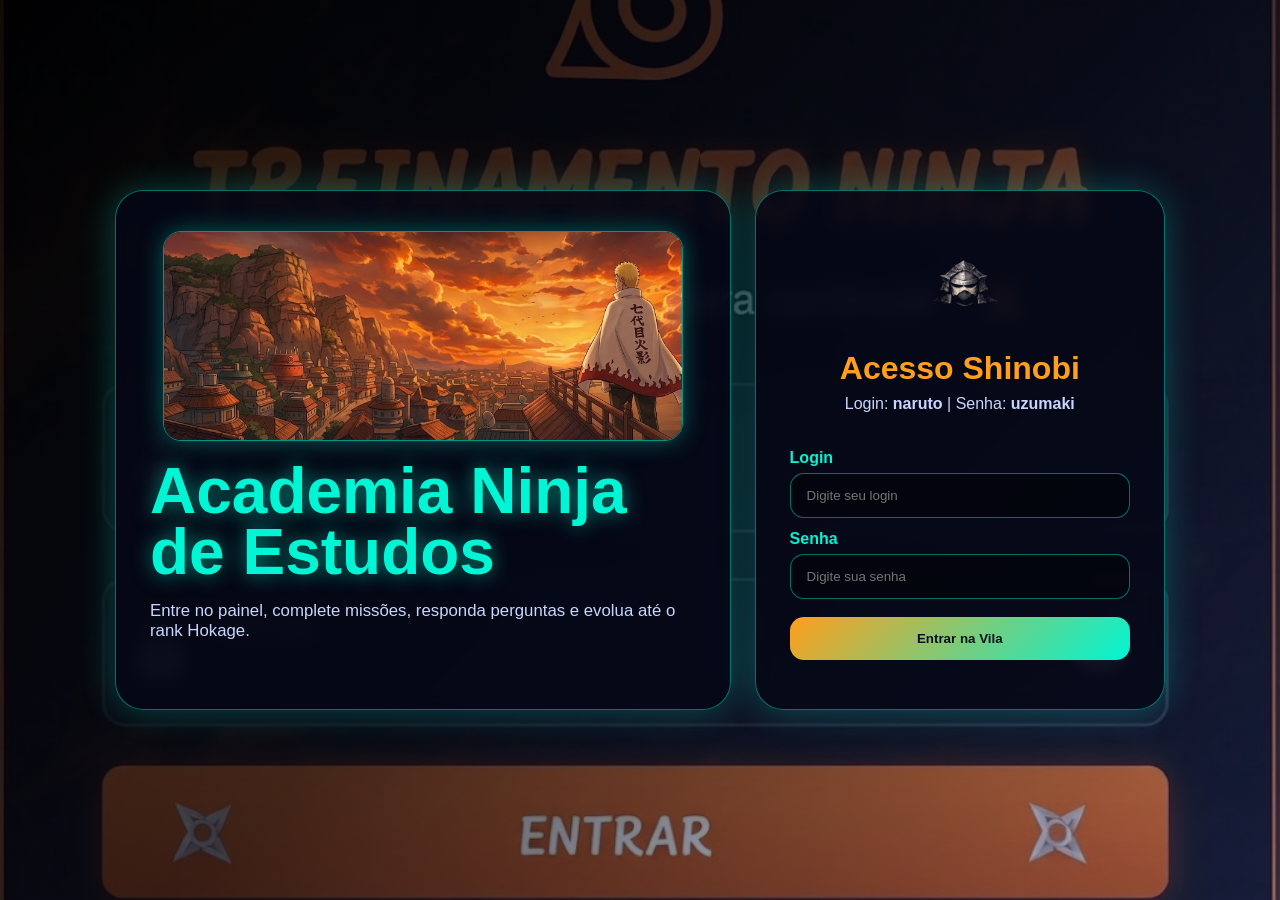
==== index.html @ b46ce9a0 "Add files via upload" ====
<!DOCTYPE html>
<html lang="pt-br">
<head>
    <!-- Define acentuação correta para português -->
    <meta charset="UTF-8">
    <!-- Deixa a tela responsiva em celular, tablet e computador -->
    <meta name="viewport" content="width=device-width, initial-scale=1.0">
    <!-- Título da aba do navegador -->
    <title>Login Ninja | Painel de Estudos</title>
    <!-- Arquivo principal de estilos -->
    <link rel="stylesheet" href="style.css">
</head>
<body class="login-body">
    <!-- Camada escura por cima da imagem de fundo -->
    <div class="login-overlay"></div>

    <!-- Caixa principal do login -->
    <main class="login-container">
        <!-- Lado visual do login com imagem -->
        <section class="login-hero">
            <img src="imagens/conquistas-rescentes.jfif" alt="Imagem de conquistas ninja" class="imagem-login-topo">
            <h1>Academia Ninja de Estudos</h1>
            <p>Entre no painel, complete missões, responda perguntas e evolua até o rank Hokage.</p>
        </section>

        <!-- Formulário de login -->
        <section class="login-card">
            <img src="icons/gennin.png" alt="Ícone rank Gennin" class="login-rank-icon">
            <h2>Acesso Shinobi</h2>
            <p class="login-tip">Login: <strong>naruto</strong> | Senha: <strong>uzumaki</strong></p>

            <!-- Campo de login -->
            <label for="usuario">Login</label>
            <input type="text" id="usuario" placeholder="Digite seu login">

            <!-- Campo de senha -->
            <label for="senha">Senha</label>
            <input type="password" id="senha" placeholder="Digite sua senha">

            <!-- Botão que chama a função de login no JavaScript -->
            <button id="btnLogin" class="primary-btn">Entrar na Vila</button>

            <!-- Mensagem de erro que aparece quando o login está errado -->
            <p id="mensagemErro" class="login-error">VOCÊ NÃO É UM NINJA DA FOLHA!</p>
        </section>
    </main>

    <!-- Arquivo JavaScript principal -->
    <script src="script.js"></script>
</body>
</html>
---- style.css ----
@charset "UTF-8";

/* ================================
   RESET GERAL
================================ */
* {
    margin: 0;
    padding: 0;
    box-sizing: border-box;
}

/* ================================
   VARIÁVEIS DE CORES
================================ */
:root {
    --bg-dark: #060816;
    --bg-card: rgba(10, 15, 35, 0.86);
    --bg-soft: rgba(255, 255, 255, 0.07);
    --cyan: #00f5d4;
    --blue: #4361ee;
    --orange: #ff9f1c;
    --red: #ff2e63;
    --text: #ffffff;
    --muted: #c9d6ff;
    --border: rgba(0, 245, 212, 0.45);
}

/* ================================
   CONFIGURAÇÃO GLOBAL
================================ */
body {
    font-family: Arial, Helvetica, sans-serif;
    color: var(--text);
    min-height: 100vh;
    overflow-x: hidden;
}

button,
input {
    font-family: inherit;
}

button {
    border: none;
}
.btn-sair {
    width: 100%;
    padding: 15px;
    margin-top: 20px;
    margin-bottom: 15px;

    border: none;
    border-radius: 15px;

    background: linear-gradient(135deg, #ff6b00, #ff9500);

    color: white;
    font-size: 18px;
    font-weight: bold;

    cursor: pointer;

    box-shadow: 0 0 15px rgba(255, 140, 0, 0.5);

    transition: 0.3s;
}

.btn-sair:hover {
    transform: scale(1.03);

    box-shadow: 0 0 20px rgba(255, 140, 0, 0.9);
}

img {
    max-width: 100%;
    display: block;
}

/* ================================
   LOGIN
================================ */
.login-body {
    background: url("imagens/login.jfif") center/cover no-repeat fixed;
    display: flex;
    align-items: center;
    justify-content: center;
    padding: 24px;
}

.login-overlay {
    position: fixed;
    inset: 0;
    background: linear-gradient(135deg, rgba(0,0,0,0.88), rgba(6,8,22,0.7), rgba(67,97,238,0.18));
    z-index: 0;
}

.login-container {
    width: min(1050px, 100%);
    position: relative;
    z-index: 1;
    display: grid;
    grid-template-columns: 1.2fr 0.8fr;
    gap: 24px;
    align-items: stretch;
}

.login-hero,
.login-card {
    background: rgba(6, 8, 22, 0.83);
    border: 1px solid var(--border);
    border-radius: 28px;
    box-shadow: 0 0 35px rgba(0, 245, 212, 0.28);
    backdrop-filter: blur(8px);
    
}

.login-hero {
    min-height: 520px;
    padding: 34px;
    display: flex;
    flex-direction: column;
    justify-content: flex-end;
    overflow: hidden;
    position: relative;
    justify-content: flex-start;
    padding-top: 20px;
}

.login-character {
    position: absolute;
    right: 18px;
    bottom: 120px;
    width: min(330px, 55%);
    filter: drop-shadow(0 0 28px rgba(255, 159, 28, 0.55));
}

.login-hero h1 {
    font-size: clamp(2rem, 5vw, 4.4rem);
    line-height: 0.95;
    color: var(--cyan);
    text-shadow: 0 0 20px rgba(0, 245, 212, 0.55);
    max-width: 520px;
}

.login-hero p {
    color: var(--muted);
    font-size: 1.05rem;
    max-width: 560px;
    margin-top: 18px;
}

.login-card {
    padding: 34px;
    display: flex;
    flex-direction: column;
    justify-content: center;
}

.login-rank-icon {
    width: 92px;
    height: 92px;
    object-fit: contain;
    margin: 0 auto 18px;
}

.login-card h2 {
    text-align: center;
    font-size: 2rem;
    color: var(--orange);
    margin-bottom: 8px;
}

.login-tip {
    text-align: center;
    color: var(--muted);
    margin-bottom: 24px;
}

.login-card label {
    color: var(--cyan);
    font-weight: bold;
    margin: 12px 0 6px;
}

.login-card input,
.question-card input {
    width: 100%;
    padding: 14px 16px;
    border-radius: 14px;
    border: 1px solid var(--border);
    outline: none;
    background: rgba(0, 0, 0, 0.42);
    color: var(--text);
}

.login-error {
    display: none;
    margin-top: 18px;
    padding: 16px;
    border-radius: 14px;
    background: rgba(255, 46, 99, 0.16);
    border: 1px solid var(--red);
    color: #fff;
    text-align: center;
    font-size: 1.15rem;
    font-weight: 900;
    text-shadow: 0 0 12px var(--red);
}

/* ================================
   BOTÕES
================================ */
.primary-btn,
.secondary-btn,
.danger-btn,
.menu-btn,
.task-btn {
    cursor: pointer;
    font-weight: 800;
    border-radius: 14px;
    transition: 0.25s ease;
}

.primary-btn {
    margin-top: 18px;
    padding: 14px 18px;
    background: linear-gradient(135deg, var(--orange), var(--cyan));
    color: #06101d;
}

.secondary-btn {
    padding: 12px 16px;
    background: rgba(255, 255, 255, 0.1);
    color: var(--text);
    border: 1px solid var(--border);
}

.danger-btn {
    padding: 12px 14px;
    background: rgba(255, 46, 99, 0.15);
    border: 1px solid var(--red);
    color: var(--text);
}

.primary-btn:hover,
.secondary-btn:hover,
.danger-btn:hover,
.menu-btn:hover,
.task-btn:hover {
    transform: translateY(-2px);
    box-shadow: 0 0 18px rgba(0, 245, 212, 0.32);
}

/* ================================
   DASHBOARD GERAL
================================ */
.dashboard-body {
    background: url("imagens/fundo.jfif") center/cover fixed no-repeat;
    padding: 20px;
}

.bg-effects {
    position: fixed;
    inset: 0;
    background: linear-gradient(135deg, rgba(6,8,22,0.93), rgba(5,8,22,0.72), rgba(67,97,238,0.2));
    z-index: -1;
}

.app-shell {
    width: min(1440px, 100%);
    margin: auto;
    display: grid;
    grid-template-columns: 280px 1fr;
    gap: 22px;
}

/* ================================
   SIDEBAR
================================ */
.sidebar {
    position: sticky;
    top: 20px;
    height: calc(100vh - 40px);
    background: var(--bg-card);
    border: 1px solid var(--border);
    border-radius: 28px;
    padding: 20px;
    box-shadow: 0 0 28px rgba(0, 245, 212, 0.2);
    display: flex;
    flex-direction: column;
    gap: 22px;
}

.brand-box {
    text-align: center;
}

.brand-avatar {
    width: 118px;
    height: 118px;
    border-radius: 50%;
    object-fit: cover;
    margin: 0 auto 14px;
    border: 3px solid var(--cyan);
    box-shadow: 0 0 28px rgba(0, 245, 212, 0.45);
}

.brand-box h1 {
    color: var(--cyan);
    font-size: 1.6rem;
}

.brand-box p {
    color: var(--muted);
    margin-top: 6px;
}

.side-menu {
    display: grid;
    gap: 10px;
}

.menu-btn {
    padding: 13px 14px;
    text-align: left;
    color: var(--text);
    background: rgba(255,255,255,0.06);
    border: 1px solid rgba(255,255,255,0.08);
}

.menu-btn.active {
    color: #06101d;
    background: linear-gradient(135deg, var(--cyan), var(--blue));
}

/* ================================
   CONTEÚDO PRINCIPAL
================================ */
.main-content {
    display: grid;
    gap: 22px;
}

.dashboard-header,
.stats-grid,
.xp-panel,
.content-section {
    background: var(--bg-card);
    border: 1px solid var(--border);
    border-radius: 28px;
    box-shadow: 0 0 26px rgba(0, 245, 212, 0.16);
}

.dashboard-header {
    padding: 24px;
    display: grid;
    grid-template-columns: 1fr 260px;
    gap: 20px;
    align-items: center;
}

.eyebrow {
    color: var(--orange);
    text-transform: uppercase;
    font-weight: 900;
    letter-spacing: 1px;
    font-size: 0.78rem;
}

.dashboard-header h2 {
    color: var(--cyan);
    font-size: clamp(2rem, 4vw, 3.4rem);
    line-height: 1;
    margin: 8px 0 12px;
}

.dashboard-header p,
.section-title p,
.mini-panel p,
.image-card p,
.task-card p,
.evolution-stage span {
    color: var(--muted);
}

.header-img {
    width: 100%;
    height: 170px;
    object-fit: cover;
    border-radius: 22px;
    border: 1px solid var(--border);
}

/* ================================
   STATS
================================ */
.stats-grid {
    padding: 18px;
    display: grid;
    grid-template-columns: repeat(4, 1fr);
    gap: 14px;
}

.stat-card {
    background: var(--bg-soft);
    border: 1px solid rgba(255,255,255,0.08);
    border-radius: 22px;
    padding: 16px;
    display: flex;
    align-items: center;
    gap: 14px;
}

.stat-card img {
    width: 54px;
    height: 54px;
    object-fit: contain;
}

.stat-card p {
    color: var(--muted);
    font-size: 0.9rem;
}

.stat-card strong {
    display: block;
    color: var(--cyan);
    font-size: 1.55rem;
    margin-top: 3px;
}

/* ================================
   XP
================================ */
.xp-panel {
    padding: 20px;
}

.xp-title-row {
    display: flex;
    justify-content: space-between;
    gap: 12px;
    margin-bottom: 12px;
}

.xp-title-row h3 {
    color: var(--cyan);
}

.xp-track,
.stage-track {
    width: 100%;
    height: 18px;
    background: rgba(0,0,0,0.45);
    border: 1px solid var(--border);
    border-radius: 999px;
    overflow: hidden;
}

.xp-fill,
.stage-fill {
    height: 100%;
    width: 0%;
    background: linear-gradient(90deg, var(--cyan), var(--orange));
    transition: width 0.35s ease;
}

/* ================================
   SEÇÕES
================================ */
.content-section {
    display: none;
    padding: 22px;
}

.active-section {
    display: block;
}

.section-title {
    margin-bottom: 18px;
}

.section-title h3 {
    color: var(--cyan);
    font-size: 1.7rem;
}

.with-image {
    display: grid;
    grid-template-columns: 1fr 160px;
    gap: 18px;
    align-items: center;
}

.with-image img {
    height: 105px;
    width: 100%;
    object-fit: cover;
    border-radius: 18px;
    border: 1px solid var(--border);
}

.overview-grid {
    display: grid;
    grid-template-columns: 1.2fr 0.8fr 0.8fr;
    gap: 16px;
}

.image-card,
.mini-panel,
.task-card,
.question-card,
.evolution-card {
    background: var(--bg-soft);
    border: 1px solid rgba(255,255,255,0.1);
    border-radius: 22px;
    padding: 16px;
}

.image-card img {
    width: 100%;
    height: 220px;
    object-fit: cover;
    border-radius: 18px;
    margin-bottom: 14px;
}

.image-card h4,
.mini-panel h4,
.task-card h4,
.question-card h4,
.evolution-card h4 {
    color: var(--orange);
    margin-bottom: 8px;
}

.mini-panel ul,
#rankList {
    list-style: none;
    display: grid;
    gap: 10px;
}

.mini-panel li {
    color: var(--muted);
}

/* ================================
   FILTROS E LISTAS
================================ */
.filters {
    display: flex;
    flex-wrap: wrap;
    gap: 10px;
    margin-bottom: 18px;
}

.filter-btn {
    padding: 10px 14px;
    border-radius: 999px;
    color: var(--text);
    background: rgba(255,255,255,0.07);
    border: 1px solid var(--border);
    cursor: pointer;
    font-weight: bold;
}

.filter-btn.active {
    color: #06101d;
    background: linear-gradient(135deg, var(--cyan), var(--orange));
}

.task-list {
    display: grid;
    grid-template-columns: repeat(2, 1fr);
    gap: 12px;
    max-height: 620px;
    overflow: auto;
    padding-right: 6px;
}

.task-card {
    display: grid;
    gap: 10px;
}

.task-card.done {
    opacity: 0.62;
    border-color: rgba(0,245,212,0.8);
}

.task-meta {
    display: flex;
    justify-content: space-between;
    gap: 10px;
    color: var(--muted);
    font-size: 0.86rem;
}

.task-btn {
    padding: 10px 12px;
    background: linear-gradient(135deg, var(--cyan), var(--blue));
    color: #06101d;
}

.task-btn.done {
    background: rgba(255,255,255,0.12);
    color: var(--text);
    border: 1px solid var(--border);
}

/* ================================
   PERGUNTAS
================================ */
.question-card {
    max-width: 900px;
}

.question-top {
    display: flex;
    justify-content: space-between;
    margin-bottom: 14px;
    color: var(--cyan);
    font-weight: 900;
}

.alternatives-box {
    display: grid;
    gap: 8px;
    margin: 14px 0;
}

.alt-item {
    padding: 10px 12px;
    border-radius: 12px;
    background: rgba(0,0,0,0.3);
    border: 1px solid rgba(255,255,255,0.08);
    color: var(--muted);
}

.question-actions {
    margin-top: 12px;
    display: flex;
    gap: 10px;
}

.feedback {
    margin-top: 14px;
    font-weight: 900;
}

.feedback.ok {
    color: var(--cyan);
}

.feedback.erro {
    color: var(--red);
}

/* ================================
   EVOLUÇÃO
================================ */
.evolution-list {
    display: grid;
    gap: 14px;
}

.evolution-card {
    display: grid;
    gap: 12px;
}

.evolution-stages {
    display: grid;
    grid-template-columns: repeat(3, 1fr);
    gap: 10px;
}

.evolution-stage {
    display: grid;
    gap: 6px;
}

.evolution-stage strong {
    color: var(--cyan);
    font-size: 0.9rem;
}

/* ================================
   RESPONSIVIDADE
================================ */
@media (max-width: 1100px) {
    .app-shell {
        grid-template-columns: 1fr;
    }

    .sidebar {
        position: static;
        height: auto;
    }

    .side-menu {
        grid-template-columns: repeat(2, 1fr);
    }

    .stats-grid,
    .overview-grid {
        grid-template-columns: repeat(2, 1fr);
    }
}

@media (max-width: 760px) {
    .login-container,
    .dashboard-header,
    .with-image,
    .stats-grid,
    .overview-grid,
    .task-list,
    .evolution-stages {
        grid-template-columns: 1fr;
    }

    .login-hero {
        min-height: 430px;
    }

    .login-character {
        width: 60%;
        bottom: 150px;
    }

    .side-menu {
        grid-template-columns: 1fr;
    }

    .xp-title-row,
    .question-actions {
        flex-direction: column;
    }
}

.imagem-login-topo {
    width: 100%;
    max-width: 520px;
    height: 210px;

    object-fit: cover;

    display: block;

    margin: 20px auto 20px auto;

    border-radius: 18px;

    border: 1px solid rgba(0, 245, 212, 0.6);

    box-shadow: 0 0 25px rgba(0, 245, 212, 0.35);
}
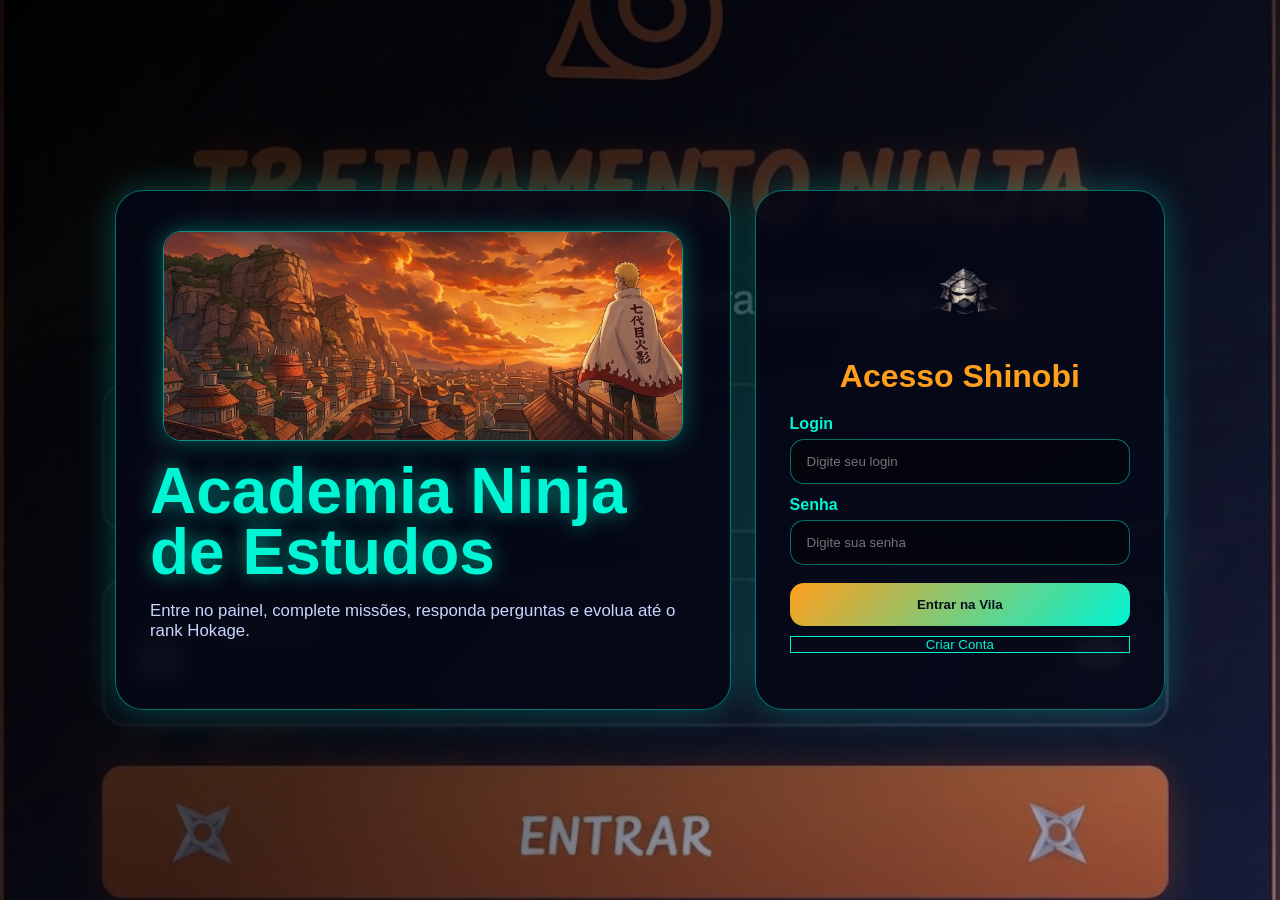
==== commit e3a77829: "Sistema de login e criação de conta" ====
--- a/index.html
+++ b/index.html
@@ -3,49 +3,126 @@
 <head>
     <!-- Define acentuação correta para português -->
     <meta charset="UTF-8">
+
     <!-- Deixa a tela responsiva em celular, tablet e computador -->
     <meta name="viewport" content="width=device-width, initial-scale=1.0">
+
     <!-- Título da aba do navegador -->
     <title>Login Ninja | Painel de Estudos</title>
+
     <!-- Arquivo principal de estilos -->
     <link rel="stylesheet" href="style.css">
 </head>
+
 <body class="login-body">
+
     <!-- Camada escura por cima da imagem de fundo -->
     <div class="login-overlay"></div>
 
     <!-- Caixa principal do login -->
     <main class="login-container">
+
         <!-- Lado visual do login com imagem -->
         <section class="login-hero">
-            <img src="imagens/conquistas-rescentes.jfif" alt="Imagem de conquistas ninja" class="imagem-login-topo">
+
+            <img src="imagens/conquistas-rescentes.jfif"
+                 alt="Imagem de conquistas ninja"
+                 class="imagem-login-topo">
+
             <h1>Academia Ninja de Estudos</h1>
-            <p>Entre no painel, complete missões, responda perguntas e evolua até o rank Hokage.</p>
+
+            <p>
+                Entre no painel, complete missões,
+                responda perguntas e evolua até o rank Hokage.
+            </p>
+
         </section>
 
-        <!-- Formulário de login -->
+        <!-- Card principal de login -->
         <section class="login-card">
-            <img src="icons/gennin.png" alt="Ícone rank Gennin" class="login-rank-icon">
+
+            <img src="icons/gennin.png"
+                 alt="Ícone rank Gennin"
+                 class="login-rank-icon">
+
             <h2>Acesso Shinobi</h2>
-            <p class="login-tip">Login: <strong>naruto</strong> | Senha: <strong>uzumaki</strong></p>
 
-            <!-- Campo de login -->
-            <label for="usuario">Login</label>
-            <input type="text" id="usuario" placeholder="Digite seu login">
+            <!-- Campo login -->
+            <label for="login">Login</label>
+            <input type="text"
+                   id="login"
+                   placeholder="Digite seu login">
 
-            <!-- Campo de senha -->
+            <!-- Campo senha -->
             <label for="senha">Senha</label>
-            <input type="password" id="senha" placeholder="Digite sua senha">
+            <input type="password"
+                   id="senha"
+                   placeholder="Digite sua senha">
 
-            <!-- Botão que chama a função de login no JavaScript -->
-            <button id="btnLogin" class="primary-btn">Entrar na Vila</button>
+            <!-- Botão entrar -->
+            <button id="btnLogin"
+                    class="primary-btn"
+                    onclick="entrar()">
+                Entrar na Vila
+            </button>
 
-            <!-- Mensagem de erro que aparece quando o login está errado -->
-            <p id="mensagemErro" class="login-error">VOCÊ NÃO É UM NINJA DA FOLHA!</p>
+            <!-- Botão criar conta -->
+            <button class="btn-criar-conta"
+                    onclick="abrirModal()">
+                Criar Conta
+            </button>
+
+            <!-- Mensagem de erro/login -->
+            <p id="mensagem-login" class="login-error"></p>
+
         </section>
+
     </main>
+
+    <!-- ========================= -->
+    <!-- MODAL DE CRIAR CONTA -->
+    <!-- ========================= -->
+
+    <div id="modal-criar-conta" class="modal">
+
+        <div class="modal-conteudo">
+
+            <span class="fechar-modal"
+                  onclick="fecharModal()">
+                &times;
+            </span>
+
+            <h2>Criar Conta Ninja</h2>
+
+            <!-- Novo login -->
+            <label for="novoLogin">Novo Login</label>
+
+            <input type="text"
+                   id="novoLogin"
+                   placeholder="Crie seu login">
+
+            <!-- Nova senha -->
+            <label for="novaSenha">Nova Senha</label>
+
+            <input type="password"
+                   id="novaSenha"
+                   placeholder="Crie sua senha">
+
+            <!-- Botão salvar conta -->
+            <button class="primary-btn"
+                    onclick="salvarConta()">
+                Salvar Conta
+            </button>
+
+            <!-- Mensagem -->
+            <p id="mensagem-criar-conta"></p>
+
+        </div>
+
+    </div>
 
     <!-- Arquivo JavaScript principal -->
     <script src="script.js"></script>
+
 </body>
-</html>
+</html>
--- a/style.css
+++ b/style.css
@@ -34,6 +34,17 @@
     min-height: 100vh;
     overflow-x: hidden;
 }
+.btn-criar-conta {
+    margin-top: 10px;
+    background: transparent;
+    border: 1px solid #00f5d4;
+    color: #00f5d4;
+}
+
+.btn-criar-conta:hover {
+    background: #00f5d4;
+    color: #050816;
+}
 
 button,
 input {
@@ -70,6 +81,7 @@
 
     box-shadow: 0 0 20px rgba(255, 140, 0, 0.9);
 }
+
 
 img {
     max-width: 100%;
@@ -757,3 +769,107 @@
 
     box-shadow: 0 0 25px rgba(0, 245, 212, 0.35);
 }
+
+/* ================================
+   MODAL CRIAR CONTA
+================================ */
+
+.modal {
+    display: none;
+
+    position: fixed;
+    inset: 0;
+
+    background: rgba(0, 0, 0, 0.75);
+
+    z-index: 999;
+
+    justify-content: center;
+    align-items: center;
+
+    padding: 20px;
+}
+
+.modal-conteudo {
+    width: 100%;
+    max-width: 420px;
+
+    background: rgba(6, 8, 22, 0.96);
+
+    border: 1px solid rgba(0, 245, 212, 0.4);
+
+    border-radius: 24px;
+
+    padding: 30px;
+
+    box-shadow: 0 0 30px rgba(0, 245, 212, 0.25);
+
+    position: relative;
+
+    display: flex;
+    flex-direction: column;
+}
+
+.modal-conteudo h2 {
+    color: #00f5d4;
+
+    text-align: center;
+
+    margin-bottom: 25px;
+}
+
+.modal-conteudo label {
+    color: #00f5d4;
+
+    font-weight: bold;
+
+    margin-bottom: 6px;
+    margin-top: 12px;
+}
+
+.modal-conteudo input {
+    width: 100%;
+
+    padding: 14px;
+
+    border-radius: 14px;
+
+    border: 1px solid rgba(0, 245, 212, 0.35);
+
+    background: rgba(0, 0, 0, 0.35);
+
+    color: white;
+
+    outline: none;
+}
+
+.fechar-modal {
+    position: absolute;
+
+    top: 15px;
+    right: 20px;
+
+    font-size: 30px;
+
+    color: white;
+
+    cursor: pointer;
+
+    transition: 0.3s;
+}
+
+.fechar-modal:hover {
+    color: #ff2e63;
+
+    transform: scale(1.1);
+}
+
+#mensagem-criar-conta {
+    margin-top: 15px;
+
+    text-align: center;
+
+    color: #00f5d4;
+
+    font-weight: bold;
+}
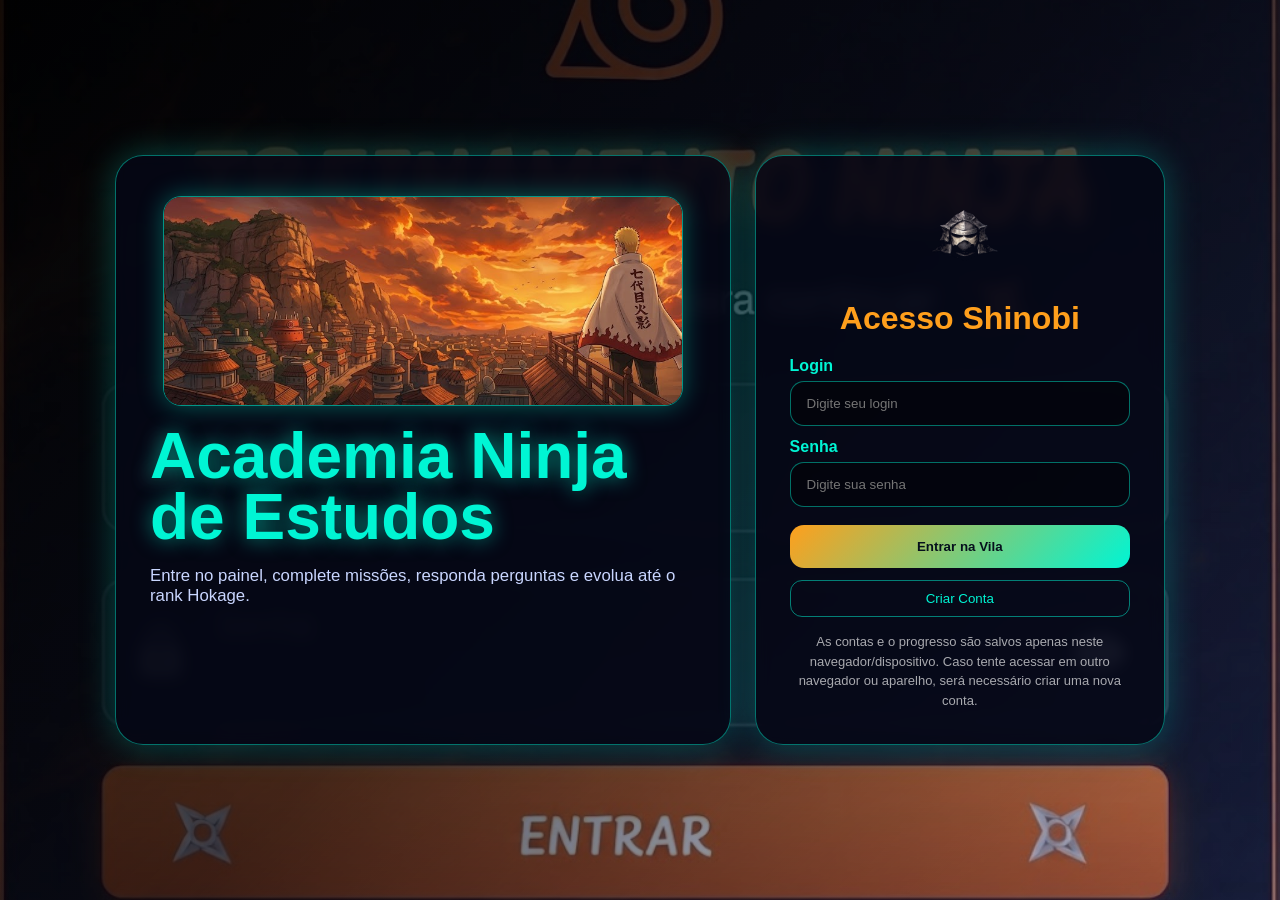
==== commit f8c7bf87: "Add files via upload" ====
--- a/index.html
+++ b/index.html
@@ -51,26 +51,34 @@
             <label for="login">Login</label>
             <input type="text"
                    id="login"
-                   placeholder="Digite seu login">
+                   placeholder="Digite seu login"
+                   autocomplete="username">
 
             <!-- Campo senha -->
             <label for="senha">Senha</label>
             <input type="password"
                    id="senha"
-                   placeholder="Digite sua senha">
+                   placeholder="Digite sua senha"
+                   autocomplete="current-password">
 
             <!-- Botão entrar -->
             <button id="btnLogin"
                     class="primary-btn"
-                    onclick="entrar()">
+                    type="button">
                 Entrar na Vila
             </button>
 
             <!-- Botão criar conta -->
-            <button class="btn-criar-conta"
-                    onclick="abrirModal()">
+            <button id="btnAbrirModal"
+                    class="btn-criar-conta"
+                    type="button">
                 Criar Conta
             </button>
+
+            <p class="aviso-localstorage">
+                As contas e o progresso são salvos apenas neste navegador/dispositivo.
+                Caso tente acessar em outro navegador ou aparelho, será necessário criar uma nova conta.
+            </p>
 
             <!-- Mensagem de erro/login -->
             <p id="mensagem-login" class="login-error"></p>
@@ -87,34 +95,77 @@
 
         <div class="modal-conteudo">
 
-            <span class="fechar-modal"
-                  onclick="fecharModal()">
+            <button id="btnFecharModal"
+                    class="fechar-modal"
+                    type="button">
                 &times;
-            </span>
+            </button>
 
             <h2>Criar Conta Ninja</h2>
 
             <!-- Novo login -->
             <label for="novoLogin">Novo Login</label>
-
             <input type="text"
                    id="novoLogin"
-                   placeholder="Crie seu login">
+                   placeholder="Crie seu login"
+                   autocomplete="username">
 
             <!-- Nova senha -->
             <label for="novaSenha">Nova Senha</label>
-
             <input type="password"
                    id="novaSenha"
-                   placeholder="Crie sua senha">
+                   placeholder="Crie sua senha"
+                   autocomplete="new-password">
+            <!-- Escolher avatar -->
+<div class="avatar-area">
+    <h3>Escolha seu Avatar</h3>
+
+    <div class="avatar-opcoes">
+        <label>
+            <input type="radio" name="avatar" value="avatares/avatar-hinata.jfif">
+            <img src="avatares/avatar-hinata.jfif" alt="Avatar Hinata">
+        </label>
+
+        <label>
+            <input type="radio" name="avatar" value="avatares/avatar-itachi.jfif">
+            <img src="avatares/avatar-itachi.jfif" alt="Avatar Itachi">
+        </label>
+
+        <label>
+            <input type="radio" name="avatar" value="avatares/avatar-kakashi.jfif">
+            <img src="avatares/avatar-kakashi.jfif" alt="Avatar Kakashi">
+        </label>
+
+        <label>
+            <input type="radio" name="avatar" value="avatares/avatar-madara.jfif">
+            <img src="avatares/avatar-madara.jfif" alt="Avatar Madara">
+        </label>
+
+        <label>
+            <input type="radio" name="avatar" value="avatares/avatar-sakura.jfif">
+            <img src="avatares/avatar-sakura.jfif" alt="Avatar Sakura">
+        </label>
+
+        <label>
+            <input type="radio" name="avatar" value="avatares/avatar-sasuke.jfif">
+            <img src="avatares/avatar-sasuke.jfif" alt="Avatar Sasuke">
+        </label>
+
+        <label>
+            <input type="radio" name="avatar" value="avatares/avatar-tsunade.jpg">
+            <img src="avatares/avatar-tsunade.jpg" alt="Avatar Tsunade">
+        </label>
+    </div>
+</div>       
 
             <!-- Botão salvar conta -->
-            <button class="primary-btn"
-                    onclick="salvarConta()">
+            <button id="btnSalvarConta"
+                    class="primary-btn"
+                    type="button">
                 Salvar Conta
             </button>
 
-            <!-- Mensagem -->
+            <!-- Mensagem de retorno da criação da conta -->
             <p id="mensagem-criar-conta"></p>
 
         </div>
--- a/style.css
+++ b/style.css
@@ -35,14 +35,24 @@
     overflow-x: hidden;
 }
 .btn-criar-conta {
-    margin-top: 10px;
+    margin-top: 12px;
+
     background: transparent;
-    border: 1px solid #00f5d4;
+
+    border: 1px solid rgba(0, 245, 212, 0.5);
+
     color: #00f5d4;
+
+    padding: 10px;
+
+    border-radius: 12px;
+
+    transition: 0.3s;
 }
 
 .btn-criar-conta:hover {
     background: #00f5d4;
+
     color: #050816;
 }
 
@@ -205,19 +215,7 @@
     color: var(--text);
 }
 
-.login-error {
-    display: none;
-    margin-top: 18px;
-    padding: 16px;
-    border-radius: 14px;
-    background: rgba(255, 46, 99, 0.16);
-    border: 1px solid var(--red);
-    color: #fff;
-    text-align: center;
-    font-size: 1.15rem;
-    font-weight: 900;
-    text-shadow: 0 0 12px var(--red);
-}
+
 
 /* ================================
    BOTÕES
@@ -565,7 +563,9 @@
     display: flex;
     flex-wrap: wrap;
     gap: 10px;
-    margin-bottom: 18px;
+
+    margin-top: 20px;
+    margin-bottom: 40px;
 }
 
 .filter-btn {
@@ -872,4 +872,373 @@
     color: #00f5d4;
 
     font-weight: bold;
+}
+
+
+
+/* ================================
+   AVISO LOCALSTORAGE
+================================ */
+
+.aviso-localstorage {
+    margin-top: 15px;
+
+    font-size: 13px;
+
+    line-height: 1.5;
+
+    color: rgba(255, 255, 255, 0.65);
+
+    text-align: center;
+}
+
+.login-error {
+    display: none;
+    margin-top: 18px;
+    padding: 14px;
+    border-radius: 14px;
+    background: rgba(255, 46, 99, 0.18);
+    border: 1px solid #ff2e63;
+    color: white;
+    text-align: center;
+    font-size: 14px;
+    font-weight: bold;
+}
+
+.alternativas-exercicio {
+    display: grid;
+    gap: 8px;
+    margin-top: 12px;
+}
+
+.alt-exercicio {
+    padding: 10px 12px;
+    border-radius: 12px;
+    background: rgba(0, 0, 0, 0.35);
+    border: 1px solid rgba(0, 245, 212, 0.35);
+    color: white;
+    cursor: pointer;
+    text-align: left;
+    transition: 0.25s;
+}
+
+.alt-exercicio:hover {
+    background: rgba(0, 245, 212, 0.18);
+    transform: translateY(-2px);
+}
+
+.feedback-exercicio {
+    margin-top: 10px;
+    font-weight: bold;
+}
+
+.feedback-exercicio.ok {
+    color: #00f5d4;
+}
+
+.feedback-exercicio.erro {
+    color: #ff2e63;
+}
+
+.pergunta-aberta-card {
+    margin-top: 25px;
+}
+
+/* ================================
+   IMAGENS DOS MINI PAINÉIS
+================================ */
+
+.mini-panel {
+
+    display: flex;
+
+    flex-direction: column;
+
+    justify-content: space-between;
+
+    overflow: hidden;
+
+}
+
+.mini-panel-image {
+
+    width: 100%;
+
+    height: 130px;
+
+    object-fit: cover;
+
+    border-radius: 16px;
+
+    margin-top: 18px;
+
+    border: 1px solid rgba(0, 245, 212, 0.25);
+
+    box-shadow: 0 0 18px rgba(0, 0, 0, 0.35);
+
+    opacity: 0.95;
+
+}
+
+/* ================================
+   AVATARES
+================================ */
+
+.avatar-area {
+
+    margin-top: 22px;
+
+}
+
+.avatar-area h3 {
+
+    color: #00f5d4;
+
+    margin-bottom: 14px;
+
+    text-align: center;
+
+}
+
+.avatar-opcoes {
+
+    display: grid;
+
+    grid-template-columns: repeat(3, 1fr);
+
+    gap: 12px;
+
+}
+
+.avatar-opcoes label {
+
+    cursor: pointer;
+
+    position: relative;
+
+}
+
+.avatar-opcoes input {
+
+    display: none;
+
+}
+
+.avatar-opcoes img {
+
+    width: 100%;
+
+    aspect-ratio: 1/1;
+
+    object-fit: cover;
+
+    border-radius: 16px;
+
+    border: 2px solid transparent;
+
+    transition: 0.25s;
+
+}
+
+.avatar-opcoes img:hover {
+
+    transform: scale(1.04);
+
+    box-shadow: 0 0 18px rgba(0,245,212,0.35);
+
+}
+
+.avatar-opcoes input:checked + img {
+
+    border-color: #00f5d4;
+
+    box-shadow: 0 0 22px rgba(0,245,212,0.7);
+
+    transform: scale(1.05);
+
+}
+
+/* ================================
+   MODAL DE SUBIDA DE RANK
+================================ */
+
+.rank-up-modal {
+    display: none;
+    position: fixed;
+    inset: 0;
+    z-index: 2000;
+
+    background: rgba(0, 0, 0, 0.82);
+
+    justify-content: center;
+    align-items: center;
+
+    padding: 20px;
+}
+
+.rank-up-modal.ativo {
+    display: flex;
+    animation: aparecerFundoRank 0.4s ease;
+}
+
+.rank-up-card {
+    position: relative;
+
+    width: 100%;
+    max-width: 460px;
+
+    background: rgba(6, 8, 22, 0.97);
+
+    border: 2px solid #00f5d4;
+    border-radius: 28px;
+
+    padding: 35px 28px;
+
+    text-align: center;
+
+    box-shadow:
+        0 0 25px rgba(0, 245, 212, 0.55),
+        0 0 60px rgba(255, 159, 28, 0.25);
+
+    overflow: hidden;
+
+    animation: subirCardRank 0.55s ease;
+}
+
+.rank-up-card img {
+    width: 120px;
+    height: 120px;
+
+    object-fit: contain;
+
+    margin: 0 auto 18px;
+
+    filter: drop-shadow(0 0 22px rgba(0, 245, 212, 0.9));
+
+    animation: pulsarRank 1.3s infinite alternate;
+}
+
+.rank-up-label {
+    display: inline-block;
+
+    margin-bottom: 12px;
+
+    color: #06101d;
+    background: linear-gradient(135deg, #00f5d4, #ff9f1c);
+
+    padding: 8px 14px;
+
+    border-radius: 999px;
+
+    font-weight: bold;
+    font-size: 13px;
+}
+
+.rank-up-card h2 {
+    color: #ff9f1c;
+    font-size: 2rem;
+
+    margin-bottom: 10px;
+}
+
+.rank-up-card p {
+    color: #c9d6ff;
+
+    margin-bottom: 14px;
+}
+
+.rank-up-card h3 {
+    color: #00f5d4;
+
+    font-size: 1.7rem;
+
+    margin-bottom: 18px;
+
+    text-shadow: 0 0 12px rgba(0, 245, 212, 0.8);
+}
+
+.rank-glow {
+    position: absolute;
+
+    width: 220px;
+    height: 220px;
+
+    background: radial-gradient(circle, rgba(0,245,212,0.45), transparent 70%);
+
+    top: -80px;
+    right: -80px;
+
+    animation: girarBrilho 4s linear infinite;
+}
+
+@keyframes aparecerFundoRank {
+    from {
+        opacity: 0;
+    }
+
+    to {
+        opacity: 1;
+    }
+}
+
+@keyframes subirCardRank {
+    from {
+        opacity: 0;
+        transform: translateY(40px) scale(0.92);
+    }
+
+    to {
+        opacity: 1;
+        transform: translateY(0) scale(1);
+    }
+}
+
+@keyframes pulsarRank {
+    from {
+        transform: scale(1);
+    }
+
+    to {
+        transform: scale(1.08);
+    }
+}
+
+@keyframes girarBrilho {
+    from {
+        transform: rotate(0deg);
+    }
+
+    to {
+        transform: rotate(360deg);
+    }
+}
+
+/* ================================
+   CONQUISTAS RECENTES
+================================ */
+
+.conquistas-panel {
+    margin-top: 16px;
+}
+
+#conquistasRecentes {
+    list-style: none;
+
+    display: grid;
+
+    gap: 10px;
+}
+
+#conquistasRecentes li {
+    padding: 12px;
+
+    border-radius: 14px;
+
+    background: rgba(0, 0, 0, 0.28);
+
+    border: 1px solid rgba(0, 245, 212, 0.25);
+
+    color: #c9d6ff;
+
+    font-weight: bold;
 }
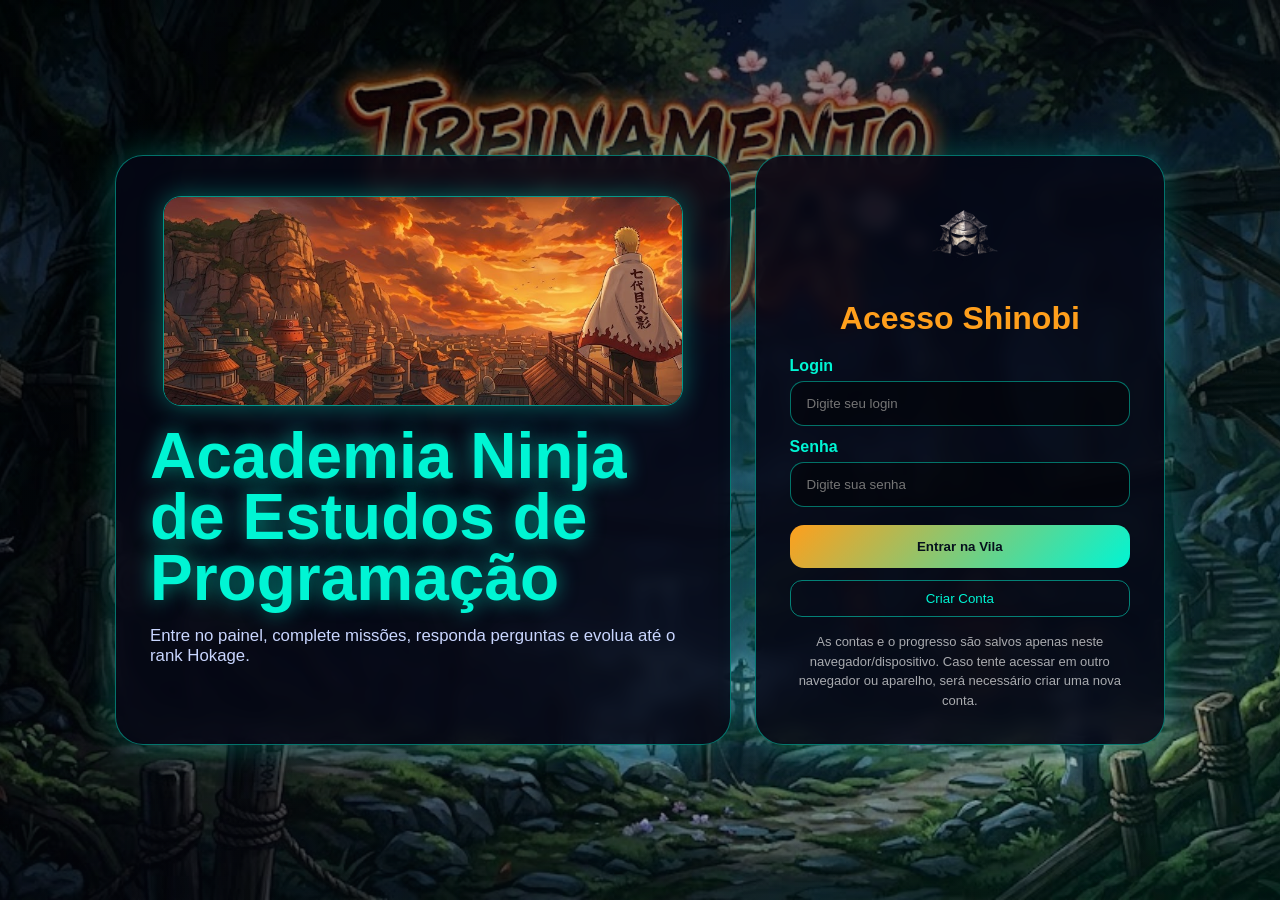
==== commit d1a28c6f: "Melhora sistema de perguntas e exercícios Atualização do sistema de perguntas, exercícios e melhoria" ====
--- a/index.html
+++ b/index.html
@@ -29,7 +29,7 @@
                  alt="Imagem de conquistas ninja"
                  class="imagem-login-topo">
 
-            <h1>Academia Ninja de Estudos</h1>
+            <h1>Academia Ninja de Estudos de Programação</h1>
 
             <p>
                 Entre no painel, complete missões,
--- a/style.css
+++ b/style.css
@@ -102,7 +102,12 @@
    LOGIN
 ================================ */
 .login-body {
-    background: url("imagens/login.jfif") center/cover no-repeat fixed;
+    background-image: url("imagens/fund-login.jfif");
+    background-size: cover;
+    background-position: center;
+    background-repeat: no-repeat;
+    background-attachment: fixed;
+
     display: flex;
     align-items: center;
     justify-content: center;
@@ -112,7 +117,12 @@
 .login-overlay {
     position: fixed;
     inset: 0;
-    background: linear-gradient(135deg, rgba(0,0,0,0.88), rgba(6,8,22,0.7), rgba(67,97,238,0.18));
+    background: linear-gradient(
+        135deg,
+        rgba(0, 0, 0, 0.45),
+        rgba(6, 8, 22, 0.45),
+        rgba(0, 245, 212, 0.08)
+    );
     z-index: 0;
 }
 
